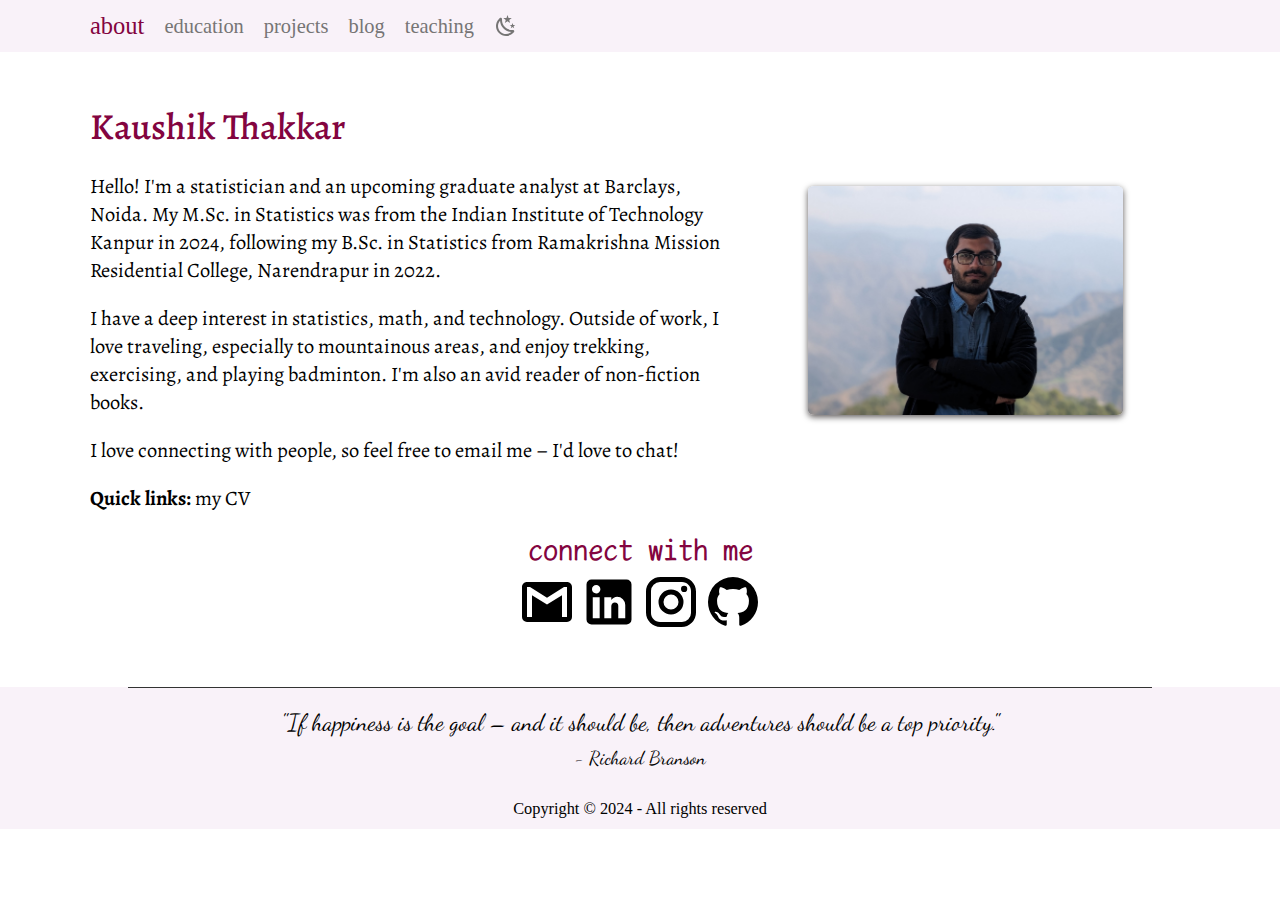
==== index.html @ acde2103 "first commit" ====
<!DOCTYPE html>
<html lang="en">
<head>
    <meta charset="UTF-8">
    <meta name="viewport" content="width=device-width, initial-scale=1.0">
    <title>Kaushik Thakkar</title>
    <link rel="stylesheet" href="main_css.css">
    <!-- <link rel="stylesheet" href="resp_css.css"> -->

    <link rel="preconnect" href="https://fonts.googleapis.com">
    <link rel="preconnect" href="https://fonts.gstatic.com" crossorigin>
    <link href="https://fonts.googleapis.com/css2?family=LXGW+WenKai+Mono+TC:wght@300&display=swap" rel="stylesheet">
    <link href="https://fonts.googleapis.com/css2?family=Dancing+Script:wght@500&family=LXGW+WenKai+Mono+TC:wght@300&display=swap" rel="stylesheet">
    <link href="https://fonts.googleapis.com/css2?family=Alegreya:ital,wght@0,400..900;1,400..900&family=Dosis:wght@200..800&family=LXGW+WenKai+Mono+TC&display=swap" rel="stylesheet">
 
</head>

<body onload="onload()">

    <!-- Creating the navigation bar -->

    <div class="navbar h-nav">

        <ul class="nav_list v-class">

            <li><a href="index.html" style="color: var(--link_hover_color);font-size: 120%;">about</a></li>
            <li><a href="education.html">education</a></li>
            <li><a href="projects.html">projects</a></li>
            <li><a href="blog.html">blog</a></li>
            <li><a href="teaching.html">teaching</a></li>
            <li>
                <div class="theme_icon_cont">

                    <svg class="theme_icon" id="sun" style="width:24px;height:24px;" xmlns="http://www.w3.org/2000/svg" viewBox="0 0 24 24">
                        <title>light mode</title><path d="M3.55 19.09L4.96 20.5L6.76 18.71L5.34 17.29M12 6C8.69 6 6 8.69 6 12S8.69 18 12 18 18 15.31 18 12C18 8.68 15.31 6 12 6M20 13H23V11H20M17.24 18.71L19.04 20.5L20.45 19.09L18.66 17.29M20.45 5L19.04 3.6L17.24 5.39L18.66 6.81M13 1H11V4H13M6.76 5.39L4.96 3.6L3.55 5L5.34 6.81L6.76 5.39M1 13H4V11H1M13 20H11V23H13" />
                    </svg>
                         
                    <svg class="theme_icon" id="moon" style="width:24px;height:24px;" xmlns="http://www.w3.org/2000/svg" viewBox="0 0 24 24">
                            <title>dark mode</title><path d="M17.75,4.09L15.22,6.03L16.13,9.09L13.5,7.28L10.87,9.09L11.78,6.03L9.25,4.09L12.44,4L13.5,1L14.56,4L17.75,4.09M21.25,11L19.61,12.25L20.2,14.23L18.5,13.06L16.8,14.23L17.39,12.25L15.75,11L17.81,10.95L18.5,9L19.19,10.95L21.25,11M18.97,15.95C19.8,15.87 20.69,17.05 20.16,17.8C19.84,18.25 19.5,18.67 19.08,19.07C15.17,23 8.84,23 4.94,19.07C1.03,15.17 1.03,8.83 4.94,4.93C5.34,4.53 5.76,4.17 6.21,3.85C6.96,3.32 8.14,4.21 8.06,5.04C7.79,7.9 8.75,10.87 10.95,13.06C13.14,15.26 16.1,16.22 18.97,15.95M17.33,17.97C14.5,17.81 11.7,16.64 9.53,14.5C7.36,12.31 6.2,9.5 6.04,6.68C3.23,9.82 3.34,14.64 6.35,17.66C9.37,20.67 14.19,20.78 17.33,17.97Z" />
                    </svg>
                    
                </div>
            </li>
        </ul>

        <div class="burger">
            <div class="line"></div>
            <div class="line"></div>
            <div class="line"></div>
        </div>



    </div>


    <!-- Creating the main body -->

    <div class="about">
        
        <div class="about_info">

            <h1>Kaushik Thakkar</h1>

            <p>Hello! I'm a statistician and an upcoming graduate analyst at Barclays, Noida. My M.Sc. in Statistics was from the Indian Institute of Technology Kanpur in 2024, following my B.Sc. in Statistics from Ramakrishna Mission Residential College, Narendrapur in 2022. </p>

            <p>I have a deep interest in statistics, math, and technology. Outside of work, I love traveling, especially to mountainous areas, and enjoy trekking, exercising, and playing badminton. I'm also an avid reader of non-fiction books. </p>

            <p>I love connecting with people, so feel free to email me – I'd love to chat! </p>

        </div>
        <div class="my_img_cont">
            <div class="about_img">
                <img src="images\about_page\my_img.jpg" alt="Image">
            </div>
    </div>

    </div>

    <div class="quick_links">
        <b>Quick links: </b> <a href="my_cv\My_resume.pdf" download="CV_Kaushik_Thakkar.pdf" class="download-link"> my CV</a>
    </div>

    <div class="connect">

        <h2>connect with me</h2>

        <div class="connect-items">

            <div class="connect-item">
                <a href="mailto:kaushikthakkar2019@gmail.com" target="_blank">
                    <svg xmlns="http://www.w3.org/2000/svg" viewBox="0 0 24 24"><title></title><path d="M20,18H18V9.25L12,13L6,9.25V18H4V6H5.2L12,10.25L18.8,6H20M20,4H4C2.89,4 2,4.89 2,6V18A2,2 0 0,0 4,20H20A2,2 0 0,0 22,18V6C22,4.89 21.1,4 20,4Z" /></svg>
                </a>
            </div>

            <div class="connect-item">
                <a href="https://www.linkedin.com/in/kaushik-thakkar-b8a107270/" target="_blank">
                    <!-- <img src="images\about_page\linkedin_img.jpg" alt="LinkedIn Icon" class="icon"> -->
                     
                    <svg xmlns="http://www.w3.org/2000/svg" viewBox="0 0 24 24"><title></title><path d="M19 3A2 2 0 0 1 21 5V19A2 2 0 0 1 19 21H5A2 2 0 0 1 3 19V5A2 2 0 0 1 5 3H19M18.5 18.5V13.2A3.26 3.26 0 0 0 15.24 9.94C14.39 9.94 13.4 10.46 12.92 11.24V10.13H10.13V18.5H12.92V13.57C12.92 12.8 13.54 12.17 14.31 12.17A1.4 1.4 0 0 1 15.71 13.57V18.5H18.5M6.88 8.56A1.68 1.68 0 0 0 8.56 6.88C8.56 5.95 7.81 5.19 6.88 5.19A1.69 1.69 0 0 0 5.19 6.88C5.19 7.81 5.95 8.56 6.88 8.56M8.27 18.5V10.13H5.5V18.5H8.27Z" /></svg>


                </a>
            </div>

            <div class="connect-item">
                <a href="https://www.instagram.com/kaushik987/?hl=en" target="_blank">
                    <!-- <img src="images\about_page\insta_img.jpg" alt="Instagram Icon" class="icon"> -->
                    <svg xmlns="http://www.w3.org/2000/svg" viewBox="0 0 24 24"><title></title><path d="M7.8,2H16.2C19.4,2 22,4.6 22,7.8V16.2A5.8,5.8 0 0,1 16.2,22H7.8C4.6,22 2,19.4 2,16.2V7.8A5.8,5.8 0 0,1 7.8,2M7.6,4A3.6,3.6 0 0,0 4,7.6V16.4C4,18.39 5.61,20 7.6,20H16.4A3.6,3.6 0 0,0 20,16.4V7.6C20,5.61 18.39,4 16.4,4H7.6M17.25,5.5A1.25,1.25 0 0,1 18.5,6.75A1.25,1.25 0 0,1 17.25,8A1.25,1.25 0 0,1 16,6.75A1.25,1.25 0 0,1 17.25,5.5M12,7A5,5 0 0,1 17,12A5,5 0 0,1 12,17A5,5 0 0,1 7,12A5,5 0 0,1 12,7M12,9A3,3 0 0,0 9,12A3,3 0 0,0 12,15A3,3 0 0,0 15,12A3,3 0 0,0 12,9Z" /></svg>

                </a>
            </div>

            <div class="connect-item">
                <a href="https://github.com/Kaushik896" target="_blank">
                    <!-- <img src="images\about_page\github_img.jpg" alt="GitHub Icon" class="icon"> -->
                     
                    <svg xmlns="http://www.w3.org/2000/svg" viewBox="0 0 24 24"><title></title><path d="M12,2A10,10 0 0,0 2,12C2,16.42 4.87,20.17 8.84,21.5C9.34,21.58 9.5,21.27 9.5,21C9.5,20.77 9.5,20.14 9.5,19.31C6.73,19.91 6.14,17.97 6.14,17.97C5.68,16.81 5.03,16.5 5.03,16.5C4.12,15.88 5.1,15.9 5.1,15.9C6.1,15.97 6.63,16.93 6.63,16.93C7.5,18.45 8.97,18 9.54,17.76C9.63,17.11 9.89,16.67 10.17,16.42C7.95,16.17 5.62,15.31 5.62,11.5C5.62,10.39 6,9.5 6.65,8.79C6.55,8.54 6.2,7.5 6.75,6.15C6.75,6.15 7.59,5.88 9.5,7.17C10.29,6.95 11.15,6.84 12,6.84C12.85,6.84 13.71,6.95 14.5,7.17C16.41,5.88 17.25,6.15 17.25,6.15C17.8,7.5 17.45,8.54 17.35,8.79C18,9.5 18.38,10.39 18.38,11.5C18.38,15.32 16.04,16.16 13.81,16.41C14.17,16.72 14.5,17.33 14.5,18.26C14.5,19.6 14.5,20.68 14.5,21C14.5,21.27 14.66,21.59 15.17,21.5C19.14,20.16 22,16.42 22,12A10,10 0 0,0 12,2Z" /></svg>

                </a>
            </div>
        </div>
        
    </div>

    <div class="footer" style="margin-top: 50px;">
        <hr class="cool-hr">
        <div class="quote">
            "If happiness is the goal – and it should be, then adventures should be a top priority." <br>
            <div class="author">- Richard Branson</div>
        </div>
        <div class="copyright">
            Copyright &copy; 2024 - All rights reserved
        </div>
    </div>
  
    <script src="resp.js"></script>



</body>
</html>
---- main_css.css ----
/* Css for all pages */

*{
    margin: 0;
    padding: 0;
    font-size: 1.13rem;
}

body{
    --background_color: white;
    --text_color: black;

    --transition_delay: 0.3s;
    --heading_color:rgb(131, 4, 64);
    --header_footer_bc: rgb(249, 242, 249);
    --links_color: rgb(118, 117, 117);
    --link_hover_color: var(--heading_color);
    --hr_color: #333;
    --shadow_color: rgba(7, 0, 0, 0.66);

    background-color: var(--background_color);
    color: var(--text_color);
}

/* -------------------------------    Css for dark mode   ------------------------------- */



body.dark{
    --background_color: #0C0C0C;
    --text_color: #FFFFFF;


    /* --heading_color:#1E90FF; */
    --heading_color: #F2613F;
    --header_footer_bc: #040D12;
    --hr_color: white;
    --shadow_color: #f29b8879;
}


.theme_icon_cont{
    display: flex;
    align-items: center;
    justify-content: center;
    width: fit-content;
}

.theme_icon path {
    fill: var(--links_color);
    cursor: pointer;
    transition: fill var(--transition_delay) ease;
}

.theme_icon:hover path {
    fill: var(--heading_color); 
}


.no_display{
    display: none;
}







/* -------------------------------    Css for nav bar, cool-hr, burger and footer    ------------------------------- */



/* Css for navigation bar */

.navbar{
    background-color: var(--header_footer_bc);
    position: sticky;
    top: 0;
}

.nav_list{
    display: flex;
    align-items: center;
    margin-left: 90px;
    gap: 20px;
}

.nav_list li{
    list-style: none;
    margin-top: 12px;
    margin-bottom: 12px;
}

.nav_list li:hover{
    transform: scale(1.1);
    transition: var(--transition_delay) ease;
}

.nav_list li a{
    text-decoration: none;
    color: var(--links_color);
}

.nav_list li a:hover{
    cursor: pointer;
    color: var(--link_hover_color);
}

.burger{
    display: none;
    position: absolute;
    cursor: pointer;
    right: 5%;
    top: 15px;
}

.line{
    height: 3px;
    width: 20px;
    margin: 2px 2px;
    background-color:  var(--heading_color);
    border-radius: 20%;
}



/* Css for footer */

.footer{
    display: flex;
    flex-direction: column;
    background-color:  var(--header_footer_bc);
}

.cool-hr {
    width: 80%; 
    margin: 0 auto;
    border: none; 
    height: 0.5px; 
    background-color: var(--hr_color); 
    left: 10%; 
}

.quote {
    display: flex;
    font-size: 1.15em;
    justify-content: center;
    align-items: center;
    flex-direction: column;
    font-family: "Dancing Script", cursive;
    margin: 20px;
}

.author {
    display: flex;
    justify-content: center;
    padding-top: 10px;
    font-size: 0.8em;
}

.copyright{
    display: flex;
    justify-content: center;
    margin-top: 10px;
    margin-bottom: 10px;
    font-size: 0.8em;
}



/* -------------------------------          Mdeia query for nav_bar cool-hr and footer        ------------------------------- */

@media(max-width: 1150px){
    
    .nav_list{
        margin-left: 30px;
    }
    
}

@media(max-width: 650px){

    .navbar{
        height: 260px;
        padding-top: 5px;
        padding-bottom: 5px;
        transition: all var(--transition_delay) ease-out;
    }

    .nav_list{
        flex-direction: column;
        justify-content: center;
        gap: 10px;
    }

    .nav_list li{
        margin: 5px 0px;
    }

    .burger{
        display: block;
    }
    
    .h-nav{
        height: 40px;
    }

    .v-class{
        opacity: 0;
    }

}

@media(max-width: 450px){

    .nav_list{
        gap: 10px;
    }

    .nav_list li{
        margin: 5px 0px;
    }

}



/* -------------------------------          Css for about page       ------------------------------- */



/* Css for about page */

.about {
    display: flex;
    margin: 50px 90px;
    margin-bottom: 20px;
}

.about_info{
    width: 65%;
}

.about_info p {
    font-family: "Alegreya", serif;
    font-optical-sizing: auto;
    font-weight: 450px;
    font-style: normal;
    padding-top: 20px;
}

.about_info h1 {
    font-family: "Alegreya", serif;
    font-weight: 500;
    font-style: normal;
    font-size: 1.8em;
    color: var(--heading_color);
}

.my_img_cont {
    width: 45%;
    display: flex;
    align-items: center;
    justify-content: center;
}

.about_img{
    width: 70%;
    margin-top: 40px;
}

.about_img img{
    width: 100%;
    height: auto;
    box-shadow: 0 2px 6px var(--shadow_color);
    border-radius: 2%;
}


/* Css for Quick Links */

.quick_links {
    font-family: "Alegreya", serif;
    margin: 20px 90px;
}

.quick_links a{
    text-decoration: none;
    color: var(--link_color);
    transition: color var(--transition_delay) ease;
}

.quick_links a:hover{
    text-decoration: underline;
    cursor: pointer;
    color: var(--link_hover_color);
}



/* Css for Connect with me */

.connect{
    display: flex;
    flex-direction: column;
    justify-content: center;
    align-items: center;
}

.connect h2{
    color: var(--heading_color);
    font-family: "LXGW WenKai Mono TC", monospace;
    font-weight: 550;
    font-style: normal;
    font-size: 1.5em;
    margin: auto;
}

.connect-items {
    display: flex;
    align-items: center;
    justify-content: center;
    gap: 2px;
    margin-top: 5px;
}

.connect-item svg{
    width: 60px;
    height: 60px;
    transition: var(--transition_delay);
    fill: var(--text_color);
}

.connect-item:hover svg{
    transform: scale(1.2); /* Magnify the icon on hover */
    fill: var(--heading_color);
    color: var(--heading_color);
}



/* Mdeia query for about page */

@media(max-width: 1150px){

    .about{
        margin: 40px 30px;
    }

    .quick_links {
        display: flex;
        justify-content: center;
        align-items: center;
    }

}

@media(max-width: 950px){

    .about{
        flex-direction: column-reverse;
    }

    .about_info{
        width: 100%;
    }

    .my_img_cont{
        width: 100%;
    }

    .about_img{
        width: 40%;
        height: auto;
        margin-top: 0px;
    }

    .about_info h1 {
        display: flex;
        justify-content: center;
        align-items: center;
        padding-top: 10px;
    }
    
}

@media(max-width:650px){
    
    .about_img{
        width: 50%;
    }

    .about_info h1{
        font-size: 1.5em;
    }

}


@media(max-width:550px){

    .about_img{
        width: 60%;
    }

    .about{
        margin: 40px 10px;
    }
}



/* -------------------------------   Css for education page      ------------------------------- */

/* Css for page_heading items */

.page_heading{
    display: flex;
    flex-direction: column;
    margin: 20px 90px;
    font-family: "LXGW WenKai Mono TC", monospace;
}

.page_heading h2{
    font-size: 1.5em;
}



/* Css for education items */

.education_item{
    max-width: 75%;
    display: flex;
    align-items: center;
    margin: 25px 90px;
    font-family: "Alegreya", serif;
}

.education_item img{
    width: 90px;
    height: 90px;
}

.details{
    padding: 0px 20px;
    font-size: .9em;
}

.details h3 a{
    color: var(--heading_color);
    font-size: 1.1em;
    text-decoration: none;
}

.details a:hover{
    text-decoration: underline;
    cursor: pointer;
}

#ogn1{
    display: none;
}

/* Media query for education page */


@media(max-width: 1150px){

    .education_item{
        margin: 40px 30px;
        max-width: 80%;
    }

    .page_heading{
        margin: 20px 30px;
    }

}

@media(max-width: 950px){

    .education_item{
        max-width: 90%;
    }

    #ogn{
        display: none;
    }

    #ogn1{
        display: block;
    }

    .adjusted_logo{
        width: 100%;
        display: flex;
        flex-direction: row;
        padding-bottom: 5px;
    }

    .adjusted_logo img{
        width: 80px;
        height: 80px;
    }

    .col2 { 
        padding-left: 20px;
        display: flex;
        flex-direction: column;
        justify-content: center;
    }

    .details{
        padding: 0px;
    }
}

@media(max-width:650px){
    .details{
        padding: 0px 10px;
    }
       
}

@media(max-width:550px){

    .education_item{
        max-width: 100%;
        margin: 10px;
        margin-bottom: 25px;
    }

    .page_heading{
        margin: 20px 10px;
    }

    .adjusted_logo img{
        width: 80px;
        height: 80px;
    }

    .details h3 a{
        font-size: 1.05em;
    }

    .details{
        padding: 0px;
    } 

}




/* -------------------------------Css for projects page------------------------------- */


/* Css for individual project items */

.individual_project {
    margin: 25px 90px;
    display: flex;
    flex-direction: column;
    font-family: "Alegreya", serif;
}

.individual_project h3 {
    font-size: 1.1em;
    margin: 0px;
    color: var(--heading_color);
    margin-bottom: 5px;
}

.individual_project p {
    margin: 0px;
    color: rgb(89, 88, 88);
}

.individual_project a{
    font-style: oblique;
    text-decoration: none;
    color: var(--heading_color);
}

.project_links{
    margin-top: 5px;
}

.individual_project a:hover {
    text-decoration: underline;
}

.project_abstract{
    margin-top: 5px;
    max-width: 90%;
}



/* Read more for projects */

.read-more-btn {
    background-color: var(--background_color);
    color: var(--link_color);
    border: none;
    padding: 0px;
    border-radius: 5px;
    cursor: pointer;
    font-size: .8em;
}

.read-more-btn:hover {
    cursor: pointer;
    color: var(--link_hover_color);
}

.more_text {
    display: none;
}

.project_abstract.show_more .more_text {
    display: inline;
}

.project_abstract.show_more .dots{
    display: none;
}


/* Median query for projects page */

@media(max-width: 1150px){

    .individual_project{
        margin: 40px 30px;
        width: 80%;
    }
}

@media(max-width: 950px){

    .individual_project{
        width: 90%;
    }

}

@media(max-width:550px){

    .individual_project{
        margin: 10px;
        width: 100%;
        margin-bottom: 25px;
    }

    .page_heading{
        margin: 10px;
    }

    .individual_project h3{
        font-size: 1.05em;
    }
}



/* -------------------------------Css for blog page------------------------------- */

/* Css for individual blog items */

.page_heading p{
    font-family: "Alegreya", serif;
    margin-top: 25px;
    width: 90%;
}


.blog_items {
    display: flex;
    flex-wrap: wrap;
    margin: 20px 90px;
}

.blog_item {
    display: flex;
    width: 300px;
    margin-right: 20px;
    margin-bottom: 20px;
    flex-direction: column;
    border: 1px solid transparent; 
    box-shadow: 0 0px 4px var(--shadow_color);
    transition: transform var(--transition_delay) ease, box-shadow var(--transition_delay) ease; 
    overflow: hidden;
}

.blog_item:hover {
    transform: scale(1.05); 
    cursor: pointer;
}

.cover_image{
    width: 100%;
}

.cover_image img {
    width: 100%;
    height: auto;
    border-radius: 2%;
}

.blog_desc {
    display: flex;
    flex-direction: column;
    justify-content: center;
    align-items: center;
    padding: 10px;
}

.blog_desc h2{
    font-size: 1.2em;
    color: var(--heading_color);
    font-weight: bolder;
    font-family: "LXGW WenKai Mono TC", monospace;
}

.blog_desc p{
    padding-top: 20px;
    font-size: .9em;
    color: var(--text_color);
    font-family: "LXGW WenKai Mono TC", monospace;
}

.blog_item_link{
    cursor: pointer;
    text-decoration: none;
}


/* Median query for blog page */


@media(max-width:950px){

    .blog_items{
        margin: 20px 30px;
    }

    .blog_item{
        width: 200px;
    }
}

@media(max-width:550px){

    .page_heading p{
        width: 100%;
    }
    .blog_items{
        margin: 20px 10px;
    }
}
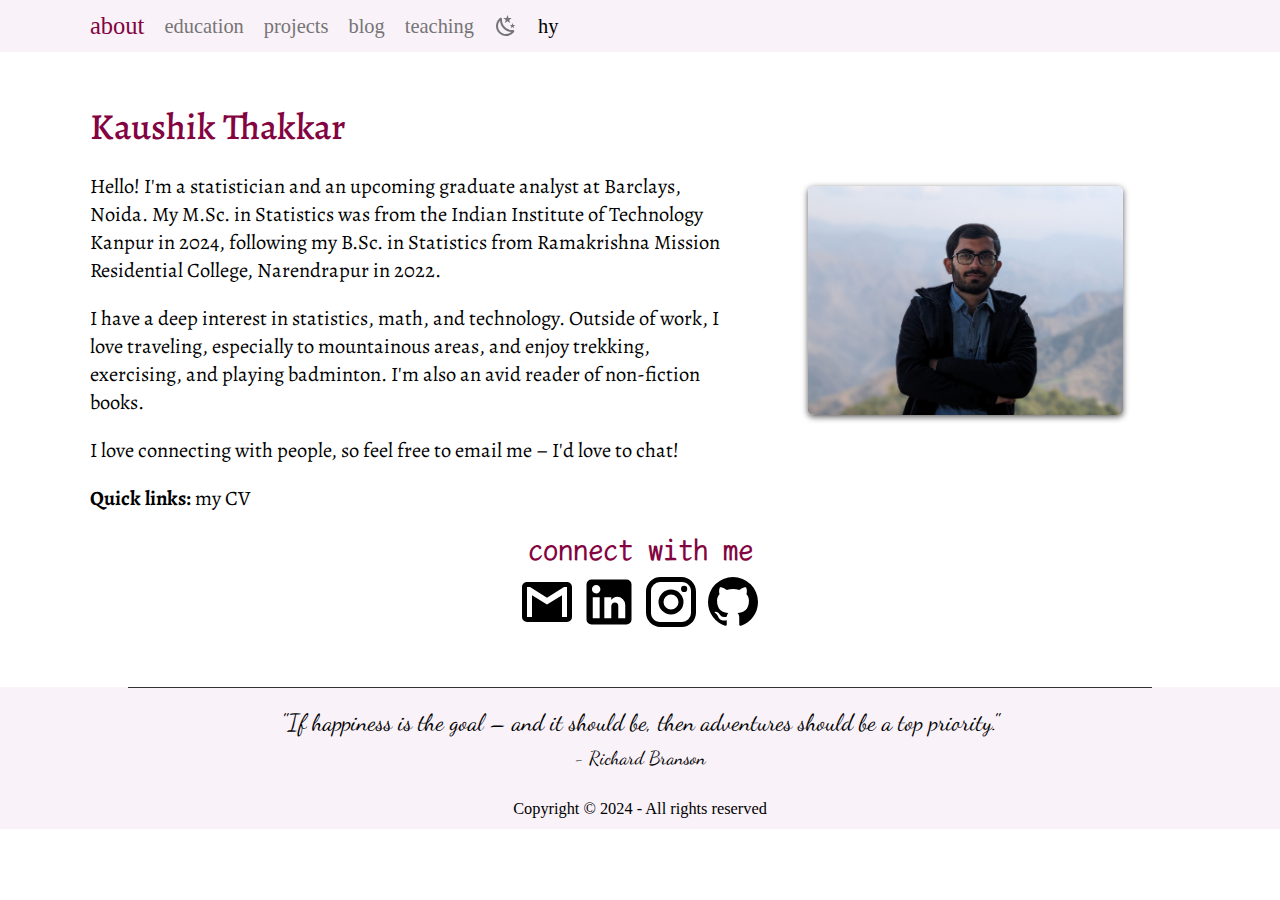
==== commit 3ff60ebc: "Update index.html" ====
--- a/index.html
+++ b/index.html
@@ -41,6 +41,7 @@
                     
                 </div>
             </li>
+            <li>hy</li>
         </ul>
 
         <div class="burger">
@@ -139,4 +140,4 @@
 
 
 </body>
-</html>+</html>
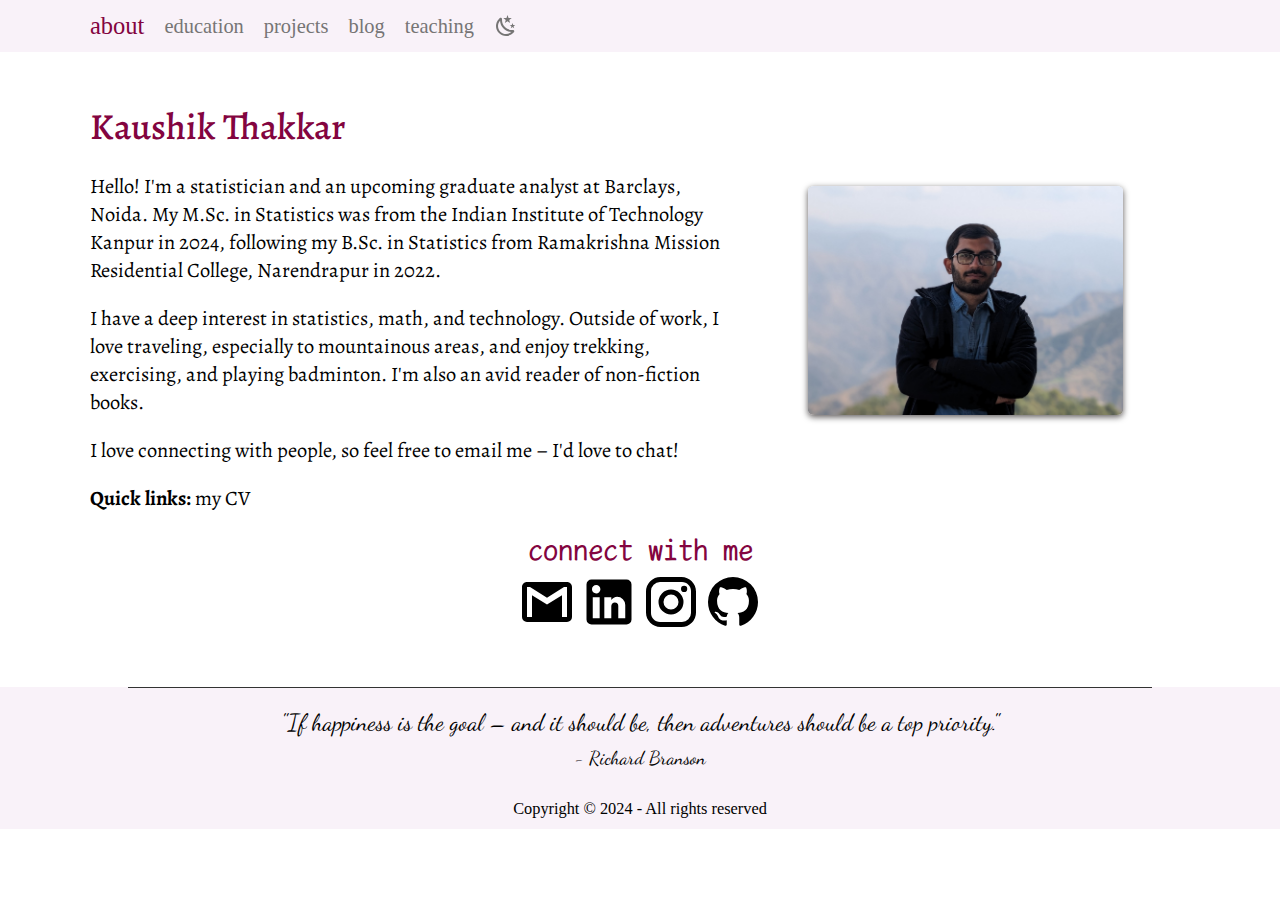
==== commit 675fa611: "Update index.html" ====
--- a/index.html
+++ b/index.html
@@ -41,7 +41,6 @@
                     
                 </div>
             </li>
-            <li>hy</li>
         </ul>
 
         <div class="burger">
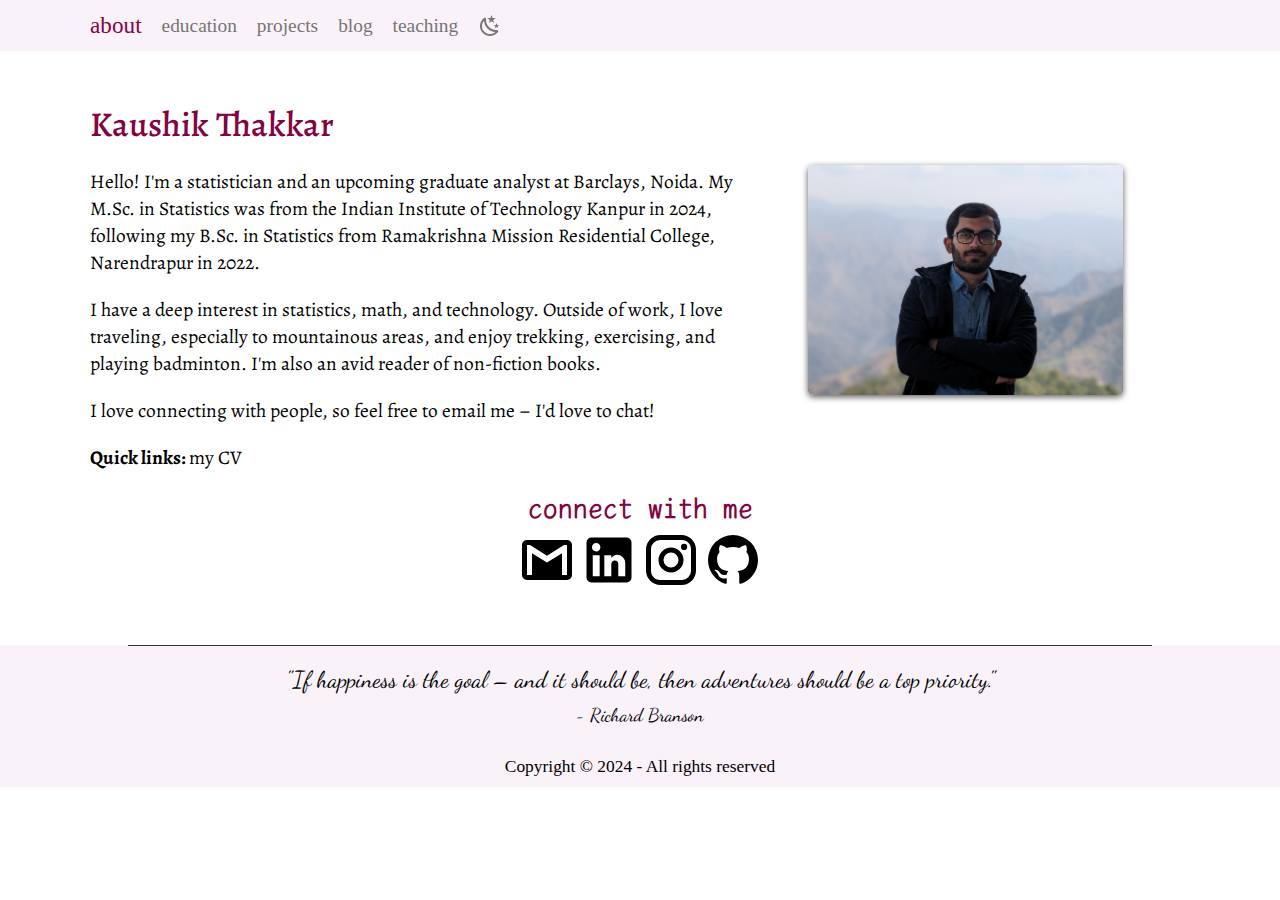
==== commit b679406e: "Update index.html" ====
--- a/index.html
+++ b/index.html
@@ -78,7 +78,7 @@
     </div>
 
     <div class="quick_links">
-        <b>Quick links: </b> <a href="my_cv\My_resume.pdf" download="CV_Kaushik_Thakkar.pdf" class="download-link"> my CV</a>
+        <b>Quick links: </b> <a href="My_resume.pdf" download="CV_Kaushik_Thakkar.pdf" class="download-link"> my CV</a>
     </div>
 
     <div class="connect">
--- a/main_css.css
+++ b/main_css.css
@@ -3,7 +3,7 @@
 *{
     margin: 0;
     padding: 0;
-    font-size: 1.13rem;
+    font-size: 1.1rem;
 }
 
 body{
@@ -144,12 +144,12 @@
 
 .quote {
     display: flex;
-    font-size: 1.15em;
     justify-content: center;
     align-items: center;
     flex-direction: column;
     font-family: "Dancing Script", cursive;
     margin: 20px;
+    font-size: 1.2em;
 }
 
 .author {
@@ -164,7 +164,7 @@
     justify-content: center;
     margin-top: 10px;
     margin-bottom: 10px;
-    font-size: 0.8em;
+    font-size: 0.9em;
 }
 
 
@@ -210,9 +210,19 @@
         opacity: 0;
     }
 
-}
-
-@media(max-width: 450px){
+    .author{
+        font-size: 0.7em;
+    }
+    .copyright{
+        font-size: 0.7em;
+    }
+    .quote{
+        font-size: 1em;
+    }
+
+}
+
+@media(max-width: 550px){
 
     .nav_list{
         gap: 10px;
@@ -397,7 +407,6 @@
 
 }
 
-
 @media(max-width:550px){
 
     .about_img{
@@ -405,7 +414,7 @@
     }
 
     .about{
-        margin: 40px 10px;
+        margin: 40px 15px;
     }
 }
 
@@ -518,6 +527,7 @@
 }
 
 @media(max-width:650px){
+
     .details{
         padding: 0px 10px;
     }
@@ -528,12 +538,12 @@
 
     .education_item{
         max-width: 100%;
-        margin: 10px;
+        margin: 15px;
         margin-bottom: 25px;
     }
 
     .page_heading{
-        margin: 20px 10px;
+        margin: 20px 15px;
     }
 
     .adjusted_logo img{
@@ -650,13 +660,13 @@
 @media(max-width:550px){
 
     .individual_project{
-        margin: 10px;
+        margin: 15px;
         width: 100%;
         margin-bottom: 25px;
     }
 
     .page_heading{
-        margin: 10px;
+        margin: 15px;
     }
 
     .individual_project h3{
@@ -681,13 +691,12 @@
     display: flex;
     flex-wrap: wrap;
     margin: 20px 90px;
+    gap: 20px;
 }
 
 .blog_item {
     display: flex;
     width: 300px;
-    margin-right: 20px;
-    margin-bottom: 20px;
     flex-direction: column;
     border: 1px solid transparent; 
     box-shadow: 0 0px 4px var(--shadow_color);
@@ -741,14 +750,15 @@
 /* Median query for blog page */
 
 
-@media(max-width:950px){
+@media(max-width:1150px){
 
     .blog_items{
         margin: 20px 30px;
+        gap: 10px;
     }
 
     .blog_item{
-        width: 200px;
+        width: 235px;
     }
 }
 
@@ -758,7 +768,17 @@
         width: 100%;
     }
     .blog_items{
-        margin: 20px 10px;
-    }
-}
-
+        margin: 20px 15px;
+        gap: 5px;
+    }
+    .blog_item{
+        width: 150px;
+    }
+    .blog_desc h2{
+        font-size: 0.9em;
+    }
+    .blog_desc p{
+        font-size: 0.7em;
+    }
+}
+
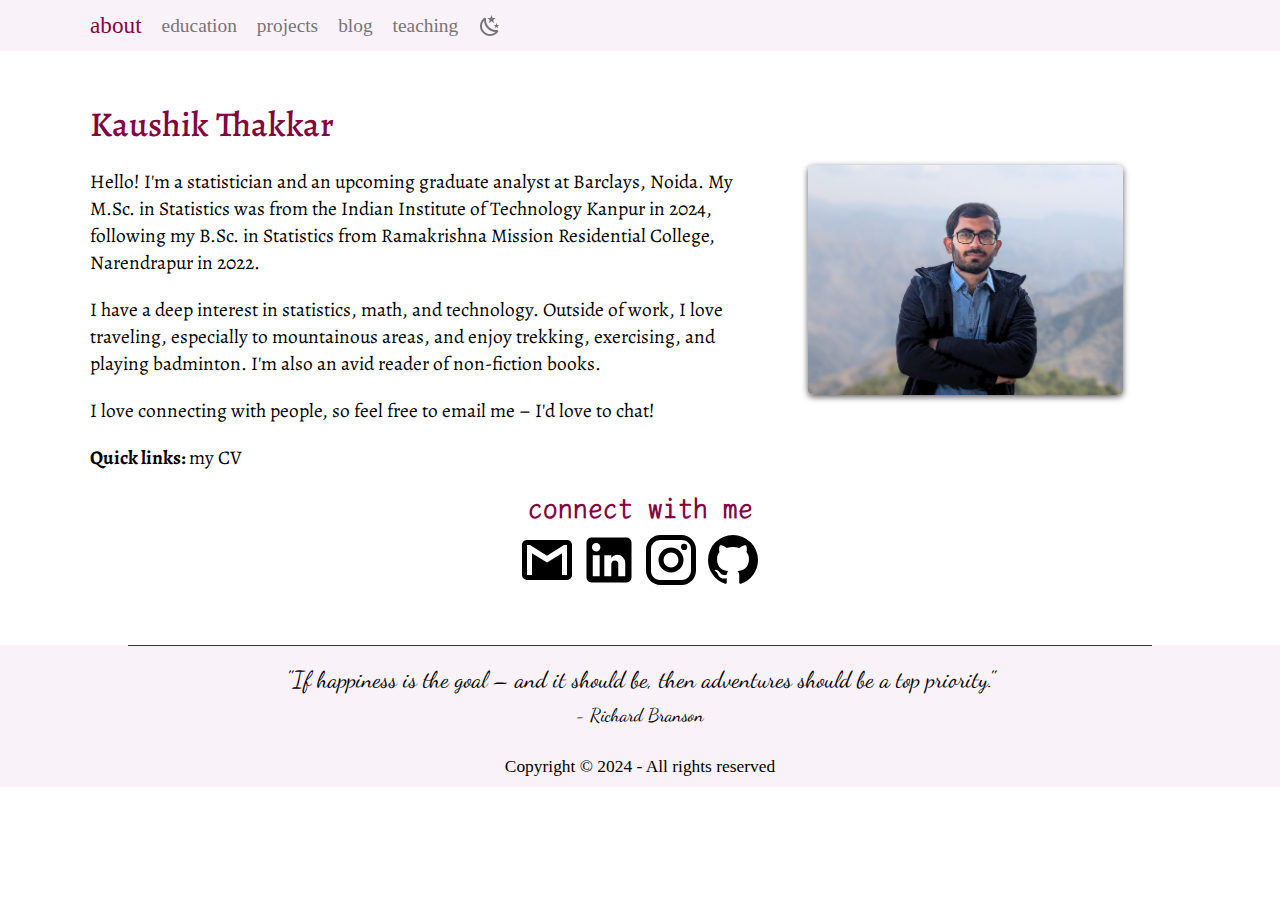
==== commit 64a8a33e: "Update index.html" ====
--- a/index.html
+++ b/index.html
@@ -23,11 +23,11 @@
 
         <ul class="nav_list v-class">
 
-            <li><a href="index.html" style="color: var(--link_hover_color);font-size: 120%;">about</a></li>
-            <li><a href="education.html">education</a></li>
-            <li><a href="projects.html">projects</a></li>
-            <li><a href="blog.html">blog</a></li>
-            <li><a href="teaching.html">teaching</a></li>
+            <li><a href="" style="color: var(--link_hover_color);font-size: 120%;">about</a></li>
+            <li><a href="education">education</a></li>
+            <li><a href="projects">projects</a></li>
+            <li><a href="blog">blog</a></li>
+            <li><a href="teaching">teaching</a></li>
             <li>
                 <div class="theme_icon_cont">
 
@@ -71,7 +71,7 @@
         </div>
         <div class="my_img_cont">
             <div class="about_img">
-                <img src="images\about_page\my_img.jpg" alt="Image">
+                <img src="images\about_page\my_img.png" alt="Image">
             </div>
     </div>
 
--- a/main_css.css
+++ b/main_css.css
@@ -27,15 +27,15 @@
 
 
 body.dark{
-    --background_color: #0C0C0C;
+    --background_color: #121212;
     --text_color: #FFFFFF;
 
 
     /* --heading_color:#1E90FF; */
-    --heading_color: #F2613F;
-    --header_footer_bc: #040D12;
-    --hr_color: white;
-    --shadow_color: #f29b8879;
+    --heading_color: #2d81ffed;
+    --header_footer_bc: #0c0c0c;
+    --hr_color: rgb(255, 255, 255);
+    --shadow_color: #cecac9;
 }
 
 
@@ -716,7 +716,6 @@
 .cover_image img {
     width: 100%;
     height: auto;
-    border-radius: 2%;
 }
 
 .blog_desc {
